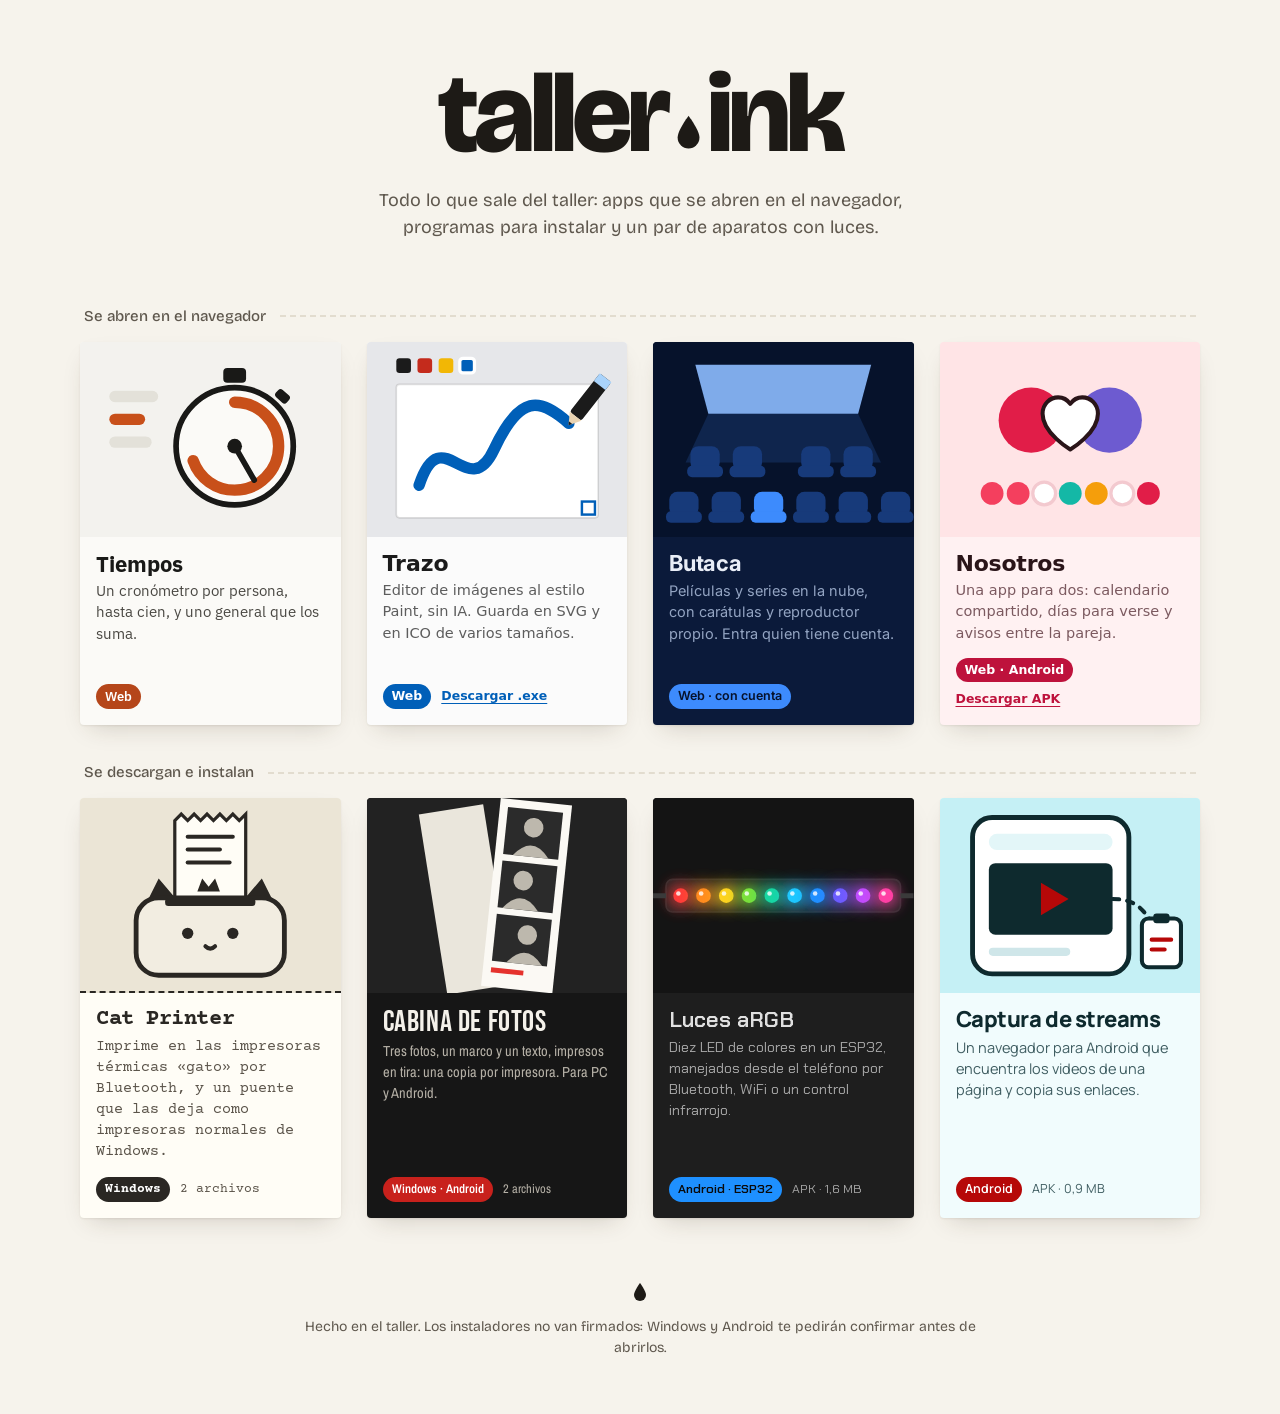
==== index.html @ d0d0cf4d "Favicon como archivo (Google no lee data:) y subdominios en el sitemap Co-Authored-By: Claude Opus 5" ====
<!doctype html>
<html lang="es">
<head>
<meta charset="utf-8">
<meta name="viewport" content="width=device-width, initial-scale=1">
<title>Taller</title>
<meta name="description" content="Todo lo que sale del taller: apps web, programas para Windows y Android, y aparatos con luces.">
<meta name="theme-color" content="#f6f3ec">
<link rel="canonical" href="https://taller.ink/">
<meta property="og:type" content="website">
<meta property="og:site_name" content="Taller">
<meta property="og:title" content="Taller">
<meta property="og:description" content="Todo lo que sale del taller: apps web, programas para Windows y Android, y aparatos con luces.">
<meta property="og:url" content="https://taller.ink/">
<meta property="og:image" content="https://taller.ink/og.png">
<meta name="twitter:card" content="summary_large_image">
<script type="application/ld+json">{"@context":"https://schema.org","@type":"WebSite","name":"Taller","alternateName":"taller.ink","url":"https://taller.ink/"}</script>
<link rel="icon" href="/favicon.ico" sizes="48x48">
<link rel="icon" href="/favicon.svg" type="image/svg+xml">
<link rel="apple-touch-icon" href="/apple-touch-icon.png">
<link rel="preconnect" href="https://fonts.googleapis.com">
<link rel="preconnect" href="https://fonts.gstatic.com" crossorigin>
<link rel="stylesheet" href="https://fonts.googleapis.com/css2?family=Bricolage+Grotesque:opsz,wght@12..96,400;12..96,500;12..96,600;12..96,800&family=IBM+Plex+Sans:wght@400;600&family=Inter:wght@400;600;700&family=Space+Mono:wght@400;700&family=VT323&family=JetBrains+Mono:wght@400;700&family=Courier+Prime:wght@400;700&family=Bebas+Neue&family=Archivo+Narrow:wght@400;600&family=Chakra+Petch:wght@400;600&family=Manrope:wght@400;700;800&display=swap">
<link rel="stylesheet" href="estilos.css">
</head>
<body>

<header class="top">
  <h1 class="marca" aria-label="taller.ink">
    <span>taller</span><svg class="gota" viewBox="0 0 32 40" aria-hidden="true"><path d="M16 2S4 18 4 26a12 12 0 0 0 24 0C28 18 16 2 16 2z"/></svg><span>ink</span>
  </h1>
  <p class="bajada">Todo lo que sale del taller: apps que se abren en el navegador, programas para instalar y un par de aparatos con luces.</p>
</header>

<main>
  <h2 class="grupo"><span>Se abren en el navegador</span></h2>
  <ul class="grilla web" role="list">

    <!-- Tiempos -->
    <li class="card t-tiempos">
      <div class="art" aria-hidden="true">
        <svg viewBox="0 0 160 120">
          <g class="fila"><rect x="18" y="30" width="30" height="7" rx="3.5" fill="#e3e1d9"/><rect x="18" y="44" width="22" height="7" rx="3.5" fill="#c8501a"/><rect x="18" y="58" width="26" height="7" rx="3.5" fill="#e3e1d9"/></g>
          <rect x="88" y="16" width="14" height="9" rx="2.5" fill="#191917"/>
          <rect x="120" y="30" width="9" height="6" rx="2" fill="#191917" transform="rotate(42 124 33)"/>
          <circle cx="95" cy="64" r="36" fill="#fbfaf7" stroke="#191917" stroke-width="3.5"/>
          <circle class="arco" cx="95" cy="64" r="27" fill="none" stroke="#c8501a" stroke-width="7" stroke-linecap="round" stroke-dasharray="118 170" transform="rotate(-90 95 64)"/>
          <g class="aguja"><line x1="95" y1="64" x2="95" y2="40" stroke="#191917" stroke-width="3.5" stroke-linecap="round"/></g>
          <circle cx="95" cy="64" r="4.5" fill="#191917"/>
        </svg>
      </div>
      <div class="cuerpo">
        <h3><a href="https://tiempos.taller.ink">Tiempos</a></h3>
        <p>Un cronómetro por persona, hasta cien, y uno general que los suma.</p>
        <div class="pie"><span class="tag">Web</span></div>
      </div>
    </li>

    <!-- Trazo -->
    <li class="card t-trazo">
      <div class="art" aria-hidden="true">
        <svg viewBox="0 0 160 120">
          <g transform="translate(18 10)"><rect width="9" height="9" rx="2" fill="#1b1b1b"/><rect x="13" width="9" height="9" rx="2" fill="#c42b1c"/><rect x="26" width="9" height="9" rx="2" fill="#f2b705"/><rect x="39" width="9" height="9" rx="2" fill="#005fb8" stroke="#fff" stroke-width="2"/></g>
          <rect x="18" y="26" width="124" height="82" rx="2" fill="#fff" stroke="rgba(0,0,0,.12)"/>
          <path class="trazo" d="M32 88C46 46 62 100 78 66S106 34 124 50" fill="none" stroke="#005fb8" stroke-width="7" stroke-linecap="round" stroke-linejoin="round"/>
          <g transform="rotate(38 124 50)"><rect x="120" y="14" width="9" height="30" rx="1.5" fill="#1b1b1b"/><rect x="120" y="14" width="9" height="6" fill="#a9d3fb"/><path d="M120 44h9l-4.5 7z" fill="#e9d3b2"/><path d="M123.2 49h2.6l-1.3 2z" fill="#1b1b1b"/></g>
          <rect x="132" y="98" width="8" height="8" fill="#fff" stroke="#005fb8" stroke-width="1.5"/>
        </svg>
      </div>
      <div class="cuerpo">
        <h3><a href="https://trazo.taller.ink">Trazo</a></h3>
        <p>Editor de imágenes al estilo Paint, sin IA. Guarda en SVG y en ICO de varios tamaños.</p>
        <div class="pie"><span class="tag">Web</span><a class="extra" href="https://github.com/MiInfcl/trazo/releases/tag/v1.1.1">Descargar .exe</a></div>
      </div>
    </li>

    <!-- Butaca -->
    <li class="card t-butaca">
      <div class="art" aria-hidden="true">
        <svg viewBox="0 0 160 120">
          <path d="M26 14h108l-8 30H34z" fill="#8cbcff" opacity=".9"/>
          <path d="M34 44h92l14 30H20z" fill="#3d8bfd" opacity=".16"/>
          <defs><g id="asiento"><rect x="0" y="0" width="18" height="15" rx="5"/><rect x="-2" y="12" width="22" height="7" rx="3"/></g></defs>
          <g fill="#173a7a">
            <use href="#asiento" x="23" y="64"/><use href="#asiento" x="49" y="64"/><use href="#asiento" x="91" y="64"/><use href="#asiento" x="117" y="64"/>
            <use href="#asiento" x="10" y="92"/><use href="#asiento" x="36" y="92"/><use href="#asiento" x="88" y="92"/><use href="#asiento" x="114" y="92"/><use href="#asiento" x="140" y="92"/>
          </g>
          <use class="mia" href="#asiento" x="62" y="92" fill="#3d8bfd"/>
        </svg>
      </div>
      <div class="cuerpo">
        <h3><a href="https://butaca.taller.ink">Butaca</a></h3>
        <p>Películas y series en la nube, con carátulas y reproductor propio. Entra quien tiene cuenta.</p>
        <div class="pie"><span class="tag">Web · con cuenta</span></div>
      </div>
    </li>

    <!-- Nosotros -->
    <li class="card t-nosotros">
      <div class="art" aria-hidden="true">
        <svg viewBox="0 0 160 120">
          <circle cx="56" cy="48" r="20" fill="#e11d48"/>
          <circle cx="104" cy="48" r="20" fill="#6d5bd0"/>
          <path class="latido" d="M80 66s-17-10-17-22c0-6 4.6-10 9.6-10 3.2 0 5.7 1.6 7.4 4 1.7-2.4 4.2-4 7.4-4 5 0 9.6 4 9.6 10 0 12-17 22-17 22z" fill="#fff" stroke="#2a1519" stroke-width="2.5" stroke-linejoin="round"/>
          <g transform="translate(25 86)">
            <rect width="14" height="14" rx="7" fill="#f43f5e"/><rect x="16" width="14" height="14" rx="7" fill="#f43f5e"/>
            <rect x="32" width="14" height="14" rx="7" fill="#fff" stroke="#f3c9cf" stroke-width="2"/><rect x="48" width="14" height="14" rx="7" fill="#14b8a6"/>
            <rect x="64" width="14" height="14" rx="7" fill="#f59e0b"/><rect x="80" width="14" height="14" rx="7" fill="#fff" stroke="#f3c9cf" stroke-width="2"/>
            <rect x="96" width="14" height="14" rx="7" fill="#e11d48"/>
          </g>
        </svg>
      </div>
      <div class="cuerpo">
        <h3><a href="https://nosotros-app.xyz">Nosotros</a></h3>
        <p>Una app para dos: calendario compartido, días para verse y avisos entre la pareja.</p>
        <div class="pie"><span class="tag">Web · Android</span><a class="extra" href="https://github.com/MiInfcl/nosotros-android/releases/download/v5/Nosotros.apk">Descargar APK</a></div>
      </div>
    </li>
  </ul>

  <h2 class="grupo"><span>Se descargan e instalan</span></h2>
  <ul class="grilla" role="list">

    <!-- Cat Printer -->
    <li class="card t-gato descarga" data-archivos="CatPrinter.exe;El programa;Windows · 22 MB|CatPrinterPuente.exe;Puente a impresora de Windows;Windows · 26 MB">
      <div class="art" aria-hidden="true">
        <svg viewBox="0 0 160 120">
          <g class="papel"><path d="M58 70V14l4 -4 4 4 4-4 4 4 4-4 4 4 4-4 4 4 4-4 4 4 4-4v56z" fill="#fffdf6" stroke="#2a2723" stroke-width="2"/>
            <g stroke="#2a2723" stroke-width="2.5" stroke-linecap="round"><line x1="66" y1="24" x2="94" y2="24"/><line x1="66" y1="32" x2="86" y2="32"/><line x1="66" y1="40" x2="92" y2="40"/></g>
            <path d="M72 58l3-8 4 5 4-5 3 8z" fill="#2a2723"/></g>
          <path d="M40 66l8-16 12 14zM120 66l-8-16-12 14z" fill="#2a2723"/>
          <rect x="34" y="62" width="92" height="48" rx="14" fill="#f2ede1" stroke="#2a2723" stroke-width="3"/>
          <rect x="52" y="62" width="56" height="5" rx="2" fill="#2a2723"/>
          <circle cx="66" cy="84" r="3.5" fill="#2a2723"/><circle cx="94" cy="84" r="3.5" fill="#2a2723"/>
          <path d="M77 92q3 3 6 0" fill="none" stroke="#2a2723" stroke-width="2.5" stroke-linecap="round"/>
        </svg>
      </div>
      <div class="cuerpo">
        <h3><a href="descargas/CatPrinter.exe" download>Cat Printer</a></h3>
        <p>Imprime en las impresoras térmicas «gato» por Bluetooth, y un puente que las deja como impresoras normales de Windows.</p>
        <div class="pie"><span class="tag">Windows</span><span class="dom">2 archivos</span></div>
      </div>
    </li>

    <!-- Cabina de fotos -->
    <li class="card t-cabina descarga" data-archivos="CatPrinterCabina.exe;Para PC;Windows · 22 MB|CatPrinterCabina.apk;Para teléfono;Android · 2,1 MB">
      <div class="art" aria-hidden="true">
        <svg viewBox="0 0 160 120">
          <g transform="rotate(-9 62 60)"><rect x="40" y="6" width="40" height="112" fill="#eae6dc"/></g>
          <g class="tira">
            <rect x="76" y="2" width="44" height="116" fill="#fbf9f4"/>
            <g fill="#2b2b2b"><rect x="81" y="7" width="34" height="29"/><rect x="81" y="40" width="34" height="29"/><rect x="81" y="73" width="34" height="29"/></g>
            <g fill="#bdb8ad"><circle cx="98" cy="18" r="6"/><path d="M87 36q11-14 22 0z"/><circle cx="95" cy="51" r="6"/><path d="M84 69q11-14 22 0z"/><circle cx="101" cy="84" r="6"/><path d="M90 102q11-14 22 0z"/></g>
            <rect x="81" y="106" width="20" height="3" fill="#e5322d"/>
          </g>
        </svg>
      </div>
      <div class="cuerpo">
        <h3><a href="descargas/CatPrinterCabina.exe" download>Cabina de fotos</a></h3>
        <p>Tres fotos, un marco y un texto, impresos en tira: una copia por impresora. Para PC y Android.</p>
        <div class="pie"><span class="tag">Windows · Android</span><span class="dom">2 archivos</span></div>
      </div>
    </li>

    <!-- Luces aRGB -->
    <li class="card t-luces descarga" data-archivos="LucesARGB.apk;App de control;Android · 1,6 MB">
      <div class="art" aria-hidden="true">
        <svg viewBox="0 0 160 120">
          <defs><filter id="brillo" x="-1" y="-1" width="3" height="3"><feGaussianBlur stdDeviation="5"/></filter></defs>
          <rect x="8" y="50" width="144" height="20" rx="4" fill="#232323" stroke="#2f2f2f"/>
          <g class="leds"></g>
          <path d="M8 60H0M152 60h8" stroke="#3a3a3a" stroke-width="3"/>
        </svg>
      </div>
      <div class="cuerpo">
        <h3><a href="descargas/LucesARGB.apk" download>Luces aRGB</a></h3>
        <p>Diez LED de colores en un ESP32, manejados desde el teléfono por Bluetooth, WiFi o un control infrarrojo.</p>
        <div class="pie"><span class="tag">Android · ESP32</span><span class="dom">APK · 1,6 MB</span></div>
      </div>
    </li>

    <!-- Captura de streams -->
    <li class="card t-captura descarga" data-archivos="CapturaStreams.apk;La app;Android · 0,9 MB">
      <div class="art" aria-hidden="true">
        <svg viewBox="0 0 160 120">
          <rect x="20" y="12" width="96" height="96" rx="12" fill="#fff" stroke="#0e2a2e" stroke-width="3"/>
          <rect x="30" y="22" width="76" height="10" rx="5" fill="#e3f6f8"/>
          <rect x="30" y="40" width="76" height="44" rx="4" fill="#0e2a2e"/>
          <path d="M62 52v20l17-10z" fill="#b60808"/>
          <rect x="30" y="92" width="50" height="5" rx="2.5" fill="#cfe6e9"/>
          <path class="cadena" d="M106 62c14 0 18 6 24 14" fill="none" stroke="#0e2a2e" stroke-width="2.5" stroke-dasharray="4 5" stroke-linecap="round"/>
          <g transform="translate(124 74)"><rect width="24" height="30" rx="4" fill="#fff" stroke="#0e2a2e" stroke-width="2.5"/><rect x="7" y="-3" width="10" height="6" rx="2" fill="#0e2a2e"/><path d="M6 13h12M6 19h8" stroke="#b60808" stroke-width="2.5" stroke-linecap="round"/></g>
        </svg>
      </div>
      <div class="cuerpo">
        <h3><a href="descargas/CapturaStreams.apk" download>Captura de streams</a></h3>
        <p>Un navegador para Android que encuentra los videos de una página y copia sus enlaces.</p>
        <div class="pie"><span class="tag">Android</span><span class="dom">APK · 0,9 MB</span></div>
      </div>
    </li>
  </ul>
</main>

<footer class="pie-sitio">
  <svg class="gota" viewBox="0 0 32 40" aria-hidden="true"><path d="M16 2S4 18 4 26a12 12 0 0 0 24 0C28 18 16 2 16 2z"/></svg>
  <p>Hecho en el taller. Los instaladores no van firmados: Windows y Android te pedirán confirmar antes de abrirlos.</p>
</footer>

<dialog class="dialogo" id="dialogo" aria-labelledby="dialogo-titulo">
  <form method="dialog" class="dialogo-caja">
    <p class="dialogo-sobre">Elige qué descargar</p>
    <h2 id="dialogo-titulo"></h2>
    <ul class="archivos" role="list"></ul>
    <button class="cerrar" value="cerrar" aria-label="Cerrar"><svg viewBox="0 0 20 20" aria-hidden="true"><path d="M5 5l10 10M15 5L5 15"/></svg></button>
  </form>
</dialog>

<script>
// Descargas: la card abre un cuadro con su mismo tema para elegir el archivo
(function () {
  var dlg = document.getElementById('dialogo');
  if (!dlg || !dlg.showModal) return;
  var lista = dlg.querySelector('.archivos'), titulo = dlg.querySelector('h2');
  document.querySelectorAll('.card.descarga h3 a').forEach(function (a) {
    a.addEventListener('click', function (e) {
      e.preventDefault();
      var card = a.closest('.card');
      var tema = [].filter.call(card.classList, function (c) { return c.indexOf('t-') === 0; })[0];
      dlg.className = 'dialogo ' + tema;
      titulo.textContent = a.textContent;
      lista.innerHTML = '';
      card.dataset.archivos.split('|').forEach(function (fila) {
        var p = fila.split(';'), li = document.createElement('li'), l = document.createElement('a');
        l.href = 'descargas/' + p[0]; l.setAttribute('download', '');
        l.innerHTML = '<span class="nombre"></span><span class="que"></span><span class="peso"></span>' +
          '<svg viewBox="0 0 20 20" aria-hidden="true"><path d="M10 3v10M5 9l5 5 5-5M4 17h12"/></svg>';
        l.querySelector('.nombre').textContent = p[0];
        l.querySelector('.que').textContent = p[1];
        l.querySelector('.peso').textContent = p[2];
        l.addEventListener('click', function () { setTimeout(function () { dlg.close(); }, 150); });
        li.appendChild(l); lista.appendChild(li);
      });
      dlg.showModal();
    });
  });
  dlg.addEventListener('click', function (e) { if (e.target === dlg) dlg.close(); });
})();
// Luces: diez LED con su brillo
(function () {
  var g = document.querySelector('.t-luces .leds');
  if (!g) return;
  var cols = ['#ff3b3b','#ff8a1f','#ffd21f','#7be03a','#18d6a0','#1ec8ff','#1E90FF','#6a5cff','#c04dff','#ff3fa4'];
  var ns = 'http://www.w3.org/2000/svg', html = '';
  cols.forEach(function (c, i) {
    var x = 17 + i * 14;
    html += '<g class="led" style="--i:' + i + '"><circle cx="' + x + '" cy="60" r="7" fill="' + c + '" filter="url(#brillo)" opacity=".85"/>' +
            '<circle cx="' + x + '" cy="60" r="4.5" fill="' + c + '"/><circle cx="' + (x - 1.4) + '" cy="58.6" r="1.4" fill="#fff" opacity=".8"/></g>';
  });
  g.innerHTML = html;
})();
</script>
</body>
</html>
---- estilos.css ----
/* taller.ink · portada de proyectos */
:root {
  --papel: #f6f3ec;
  --tinta: #1d1a16;
  --tinta-2: #5f584e;
  --linea: #e2dccf;
  --sombra-1: 0 1px 2px rgba(60, 44, 24, .08), 0 10px 24px -10px rgba(60, 44, 24, .22);
  --sombra-2: 0 2px 4px rgba(60, 44, 24, .08), 0 22px 40px -14px rgba(60, 44, 24, .32);
}
* { box-sizing: border-box; }
html { -webkit-text-size-adjust: 100%; }
body {
  margin: 0;
  background: var(--papel);
  color: var(--tinta);
  font: 16px/1.5 "Bricolage Grotesque", system-ui, sans-serif;
}
a { color: inherit; }

/* Cabecera */
.top { max-width: 760px; margin: 0 auto; padding: 64px 20px 28px; text-align: center; }
.marca {
  margin: 0;
  font-family: "Bricolage Grotesque", system-ui, sans-serif;
  font-weight: 800;
  font-size: clamp(56px, 13vw, 112px);
  letter-spacing: -0.045em;
  line-height: .9;
  display: inline-flex;
  align-items: baseline;
}
.marca .gota { width: .26em; height: .34em; margin: 0 .04em 0 .06em; fill: var(--tinta); transform-origin: 50% 100%; animation: gota 4.5s ease-in-out infinite; }
@keyframes gota { 0%, 86%, 100% { transform: translateY(0) scaleY(1); } 90% { transform: translateY(.04em) scaleY(.86); } 94% { transform: translateY(-.05em) scaleY(1.08); } }
.bajada { margin: 22px auto 0; max-width: 34em; color: var(--tinta-2); font-size: 18px; }

main { max-width: 1160px; margin: 0 auto; padding: 0 20px 40px; }

.grupo {
  display: flex; align-items: center; gap: 14px;
  margin: 40px 4px 18px;
  font: 500 15px/1 "Bricolage Grotesque", sans-serif;
  color: var(--tinta-2);
}
.grupo::after { content: ""; flex: 1; border-top: 2px dashed var(--linea); }

.grilla {
  list-style: none; margin: 0; padding: 0;
  display: grid;
  grid-template-columns: repeat(auto-fill, minmax(250px, 1fr));
  gap: 26px;
}

/* Card base: cada tema rellena estas variables */
.card {
  --fondo: #fff; --arte: #eee; --texto: #111; --suave: #555; --acento: #333;
  --letra: "Bricolage Grotesque", sans-serif; --titulo: var(--letra); --radio: 4px;
  position: relative;
  display: flex; flex-direction: column;
  background: var(--fondo);
  color: var(--texto);
  border-radius: var(--radio);
  box-shadow: var(--sombra-1);
  overflow: hidden;
  font-family: var(--letra);
  transition: transform .22s cubic-bezier(.3, 1.6, .5, 1), box-shadow .22s;
}
.card:nth-child(odd):hover, .card:nth-child(odd):focus-within { transform: translateY(-6px) rotate(-1.2deg); }
.card:nth-child(even):hover, .card:nth-child(even):focus-within { transform: translateY(-6px) rotate(1.2deg); }
.card:hover, .card:focus-within { box-shadow: var(--sombra-2); }
.card:nth-child(n):not(:has(h3 a)):hover, .card:nth-child(n):not(:has(h3 a)):focus-within { transform: none; box-shadow: var(--sombra-1); }
.card:has(h3 a):active { transform: translateY(1px); box-shadow: var(--sombra-1); transition-duration: .06s; }

.art { position: relative; aspect-ratio: 4 / 3; background: var(--arte); overflow: hidden; }
.art svg { position: absolute; inset: 0; width: 100%; height: 100%; display: block; }

.cuerpo { padding: 14px 16px 16px; display: flex; flex-direction: column; flex: 1; }
.card h3 { margin: 0 0 4px; font-family: var(--titulo); font-size: 22px; line-height: 1.15; }
.card h3 a { text-decoration: none; }
.card h3 a::after { content: ""; position: absolute; inset: 0; z-index: 1; border-radius: inherit; }
.card h3 a:focus-visible { outline: none; }
.card:focus-within { outline: 3px solid var(--acento); outline-offset: 4px; }
.card p { margin: 0 0 14px; color: var(--suave); font-size: 14.5px; line-height: 1.45; }
.pie { margin-top: auto; display: flex; flex-wrap: wrap; align-items: center; gap: 8px 10px; font-size: 12.5px; }
.tag { padding: 3px 9px; border-radius: 999px; background: var(--acento); color: var(--sobre-acento, #fff); font-weight: 600; white-space: nowrap; }
.dom { color: var(--suave); }
.extra { position: relative; z-index: 2; font-weight: 600; color: var(--acento); text-underline-offset: 3px; }
.extra:hover { text-decoration-thickness: 2px; }

/* ---------- Temas ---------- */

/* Tiempos: papel cálido, IBM Plex, naranja "corriendo" */
.t-tiempos { --fondo: #fbfaf7; --arte: #f3f2ee; --texto: #191917; --suave: #4a4843; --acento: #b5461a; --letra: "IBM Plex Sans", sans-serif; }
.t-tiempos .aguja { transform-origin: 95px 64px; transform-box: view-box; transform: rotate(150deg); transition: transform 1.2s cubic-bezier(.2, .8, .2, 1); }
.t-tiempos:hover .aguja { transform: rotate(510deg); }

/* Trazo: la ventana de Paint, azul de Windows */
.t-trazo { --fondo: #fbfbfb; --arte: #e6e7ea; --texto: #1b1b1b; --suave: #5d5d5d; --acento: #005fb8; --letra: "Segoe UI Variable Text", "Segoe UI", "Noto Sans", system-ui, sans-serif; }
.t-trazo h3 { font-weight: 600; }
.t-trazo .trazo { stroke-dasharray: 160; stroke-dashoffset: 0; }
.t-trazo:hover .trazo { animation: dibujar 1s ease-out; }
@keyframes dibujar { from { stroke-dashoffset: 160; } }

/* Butaca: azul noche de sala, Inter */
.t-butaca { --fondo: #0b1a3a; --arte: #06122b; --texto: #e9eef7; --suave: #93a4c2; --acento: #3d8bfd; --sobre-acento: #06122b; --letra: "Inter", sans-serif; }
.t-butaca h3 { font-weight: 700; letter-spacing: -.01em; }
.t-butaca .mia { transition: fill .3s; }
.t-butaca:hover .mia { fill: #8cbcff; }

/* Cat Printer: papel térmico y máquina de escribir */
.t-gato { --fondo: #fffdf6; --arte: #ebe5d6; --texto: #2a2723; --suave: #5b544a; --acento: #2a2723; --letra: "Courier Prime", monospace; }
.t-gato h3 { font-weight: 700; letter-spacing: -.02em; }
.t-gato .art { border-bottom: 2px dashed #2a2723; }
.t-gato .papel { transition: transform .5s cubic-bezier(.3, 1.4, .5, 1); }
.t-gato:hover .papel { transform: translateY(-8px); }

/* Cabina de fotos: tira impresa, negro y rojo */
.t-cabina { --fondo: #161616; --arte: #222; --texto: #f4f1ea; --suave: #b5b0a6; --acento: #c8211c; --titulo: "Bebas Neue", sans-serif; --letra: "Archivo Narrow", sans-serif; }
.t-cabina .extra { color: #ff6b5e; }
.t-cabina h3 { font-size: 30px; font-weight: 400; letter-spacing: .02em; line-height: 1; }
.t-cabina .tira { transform-box: view-box; transform-origin: 98px 60px; transform: rotate(6deg); transition: transform .35s; }
.t-cabina:hover .tira { transform: rotate(1deg) translateY(-3px); }

/* Luces aRGB: placa oscura, Chakra Petch */
.t-luces { --fondo: #1e1e1e; --arte: #141414; --texto: #e0e0e0; --suave: #a7a7a7; --acento: #1E90FF; --sobre-acento: #0a0a0a; --letra: "Chakra Petch", sans-serif; }
.t-luces h3 { font-weight: 600; }
.t-luces:hover .led { animation: ronda 1.1s ease-in-out infinite; animation-delay: calc(var(--i) * .08s); }
@keyframes ronda { 0%, 100% { opacity: 1; } 50% { opacity: .25; } }

/* Captura de streams: celeste y rojo de grabación, Manrope */
.t-captura { --fondo: #f1fcfd; --arte: #c5f0f5; --texto: #0e2a2e; --suave: #3f5d61; --acento: #b60808; --letra: "Manrope", sans-serif; }
.t-captura h3 { font-weight: 800; letter-spacing: -.02em; }
.t-captura:hover .cadena { animation: correr .8s linear infinite; }
@keyframes correr { to { stroke-dashoffset: -18; } }

/* Nosotros: rosa de la app, letra del sistema */
.t-nosotros { --fondo: #fff1f2; --arte: #ffe4e6; --texto: #2a1519; --suave: #7c5a60; --acento: #be123c; --sobre-acento: #fff; --letra: system-ui, -apple-system, "Segoe UI", Roboto, sans-serif; }
.t-nosotros h3 { font-weight: 800; letter-spacing: -.01em; }
.t-nosotros .latido { transform-box: fill-box; transform-origin: center; }
.t-nosotros:hover .latido { animation: latido .9s ease-in-out infinite; }
@keyframes latido { 0%, 100% { transform: scale(1); } 20% { transform: scale(1.18); } 40% { transform: scale(1); } 60% { transform: scale(1.1); } }

/* Cuadro de descarga: toma el tema de la card que lo abre */
:where(.dialogo) { --fondo: #fff; --arte: #eee; --texto: #111; --suave: #555; --acento: #333; --letra: "Bricolage Grotesque", sans-serif;  --titulo: var(--letra); --radio: 4px; }
.dialogo {
  width: min(380px, calc(100vw - 32px)); padding: 0; border: 0;
  background: var(--fondo); color: var(--texto); font-family: var(--letra);
  border-radius: var(--radio); box-shadow: var(--sombra-2);
}
.dialogo[open] { animation: aparecer .24s cubic-bezier(.3, 1.4, .5, 1); }
.dialogo::backdrop { background: rgba(29, 26, 22, .38); }
@keyframes aparecer { from { opacity: 0; transform: translateY(12px) scale(.96); } }
.dialogo-caja { position: relative; padding: 20px 20px 18px; }
.dialogo-sobre { margin: 0; font-size: 13px; color: var(--suave); }
.dialogo h2 { margin: 2px 40px 14px 0; font-family: var(--titulo); font-size: 26px; line-height: 1.1; }
.archivos { list-style: none; margin: 0; padding: 0; display: grid; gap: 8px; }
.archivos a {
  display: grid; grid-template-columns: 1fr auto; align-items: center; gap: 2px 12px;
  padding: 11px 14px; border-radius: min(var(--radio), 12px);
  background: var(--arte); color: var(--texto); text-decoration: none;
  transition: transform .15s;
}
.archivos a:hover, .archivos a:focus-visible { transform: translateX(3px); outline: 2px solid var(--acento); outline-offset: 0; }
.archivos .nombre { font-weight: 700; font-size: 15px; overflow-wrap: anywhere; }
.archivos .que { grid-column: 1; font-size: 13px; color: var(--suave); }
.archivos .peso { grid-column: 1; font-size: 12px; color: var(--suave); }
.archivos svg { grid-column: 2; grid-row: 1 / span 3; width: 22px; height: 22px; fill: none; stroke: var(--acento); stroke-width: 2.2; stroke-linecap: round; stroke-linejoin: round; }
.cerrar { position: absolute; top: 14px; right: 14px; width: 34px; height: 34px; display: grid; place-items: center; border: 0; border-radius: 50%; background: transparent; color: var(--texto); cursor: pointer; }
.cerrar:hover, .cerrar:focus-visible { background: var(--arte); outline: none; }
.cerrar svg { width: 18px; height: 18px; fill: none; stroke: currentColor; stroke-width: 2.2; stroke-linecap: round; }
.dialogo.t-cabina h2 { font-size: 34px; font-weight: 400; }
.dialogo.t-cabina .archivos svg, .dialogo.t-cabina .archivos a:hover { stroke: #ff6b5e; outline-color: #ff6b5e; }
.dialogo.t-luces .archivos svg { stroke: #4aa8ff; }

/* Pie */
.pie-sitio { max-width: 760px; margin: 0 auto; padding: 24px 20px 56px; text-align: center; color: var(--tinta-2); font-size: 14px; }
.pie-sitio .gota { width: 16px; height: 20px; fill: var(--tinta); }
.pie-sitio p { margin: 8px 0 0; }

/* Celular: dos columnas compactas */
@media (max-width: 600px) {
  .top { padding: 44px 16px 12px; }
  .bajada { font-size: 15.5px; }
  main { padding: 0 14px 28px; }
  .grupo { margin: 30px 2px 14px; font-size: 14px; }
  .grilla, .grilla.web { grid-template-columns: 1fr 1fr; gap: 14px; }
  .grilla > li:last-child:nth-child(odd) { grid-column: 1 / -1; }
  .grilla > li:last-child:nth-child(odd) .art { aspect-ratio: 2 / 1; }
  .card { border-radius: min(var(--radio), 12px); }
  .cuerpo { padding: 10px 11px 12px; }
  .card h3 { font-size: 17px; }
  .t-cabina h3 { color: #fff; }
  .card p { font-size: 12.5px; line-height: 1.4; margin-bottom: 10px; }
  .pie { font-size: 11px; gap: 6px; }
  .tag { padding: 2px 7px; white-space: normal; }
  .dom { display: none; }
}

@media (prefers-reduced-motion: reduce) {
  *, *::before, *::after { animation: none !important; transition: none !important; }
}
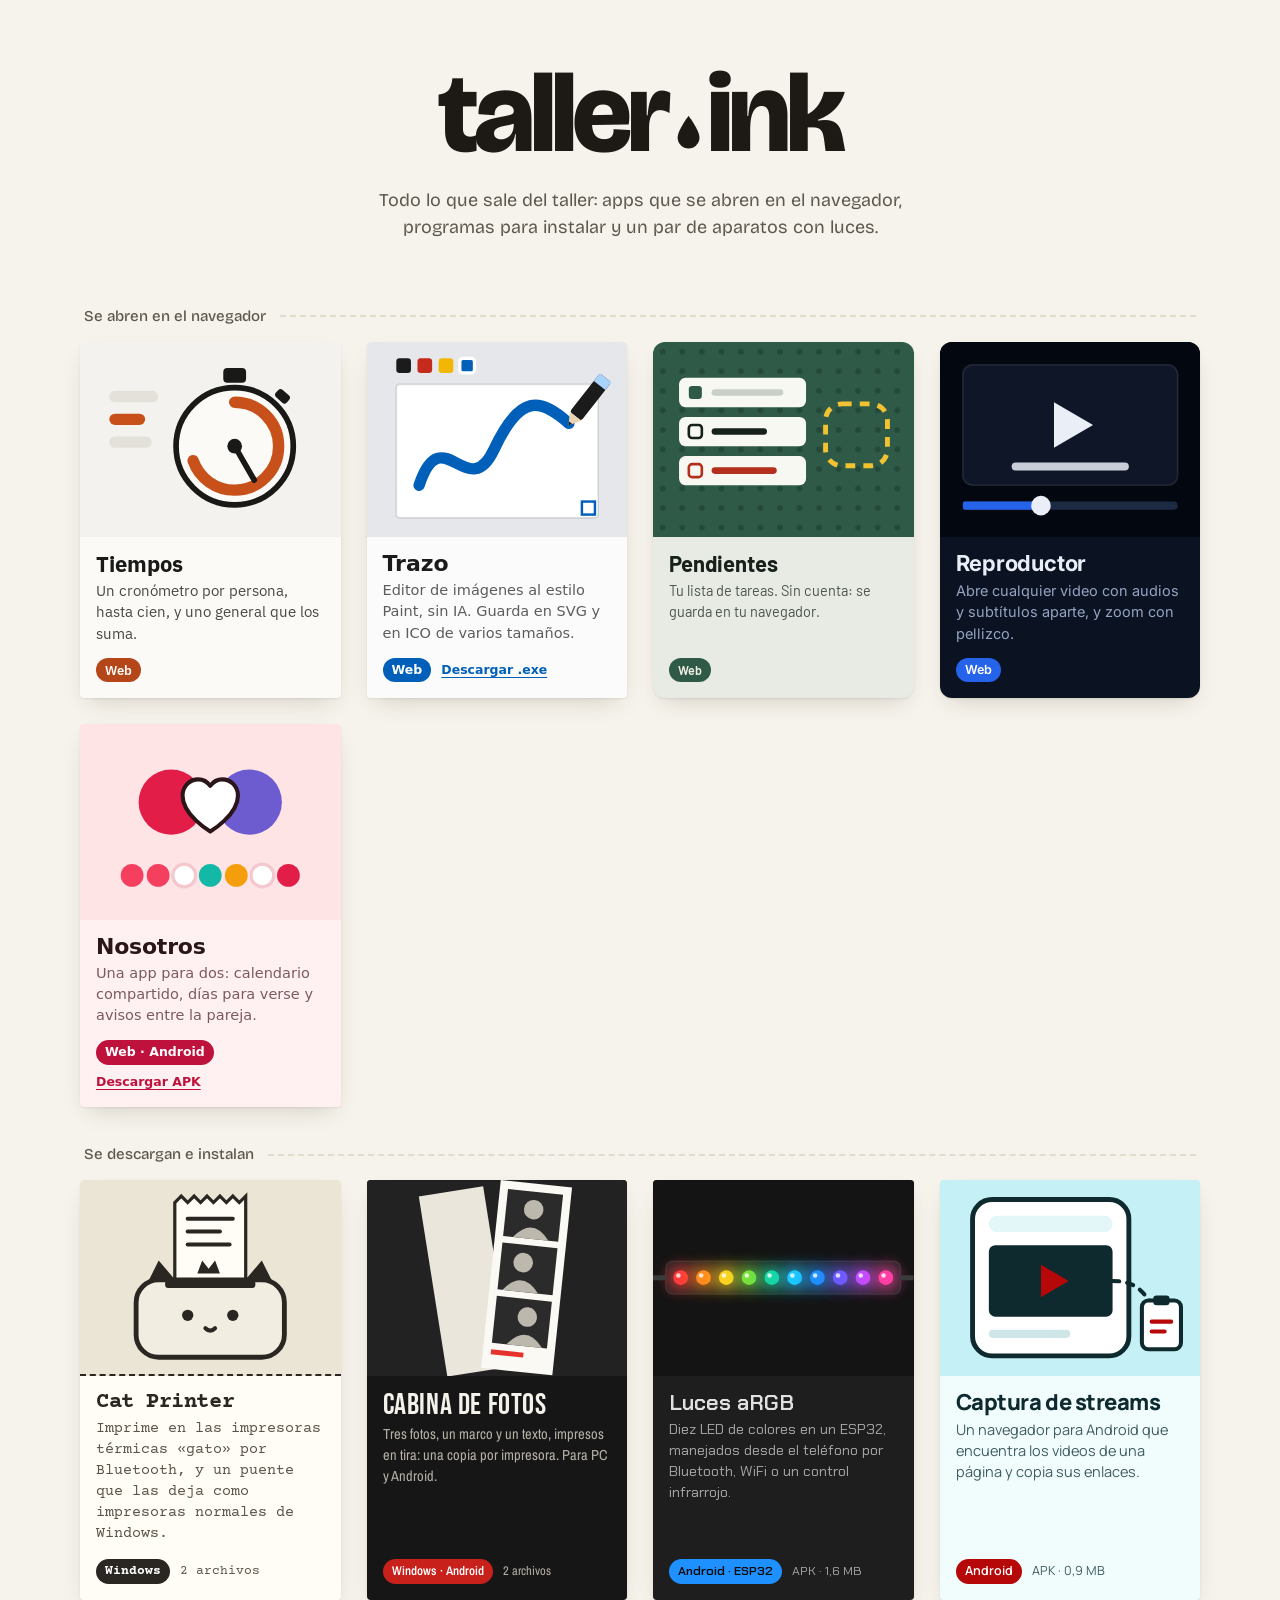
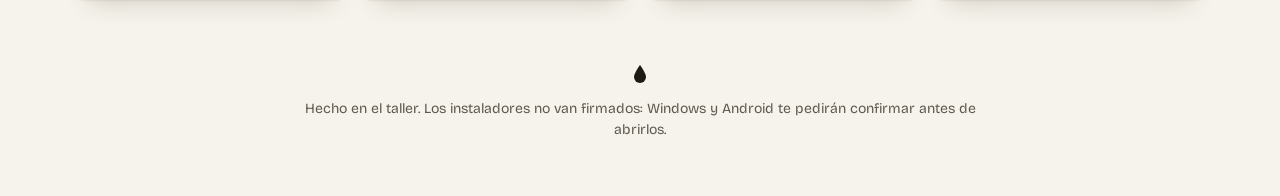
==== commit 6037d781: "Cards: quitar Butaca, sumar Pendientes y Reproductor Co-Authored-By: Claude Opus 5.5 <noreply@anthro" ====
--- a/index.html
+++ b/index.html
@@ -20,7 +20,7 @@
 <link rel="apple-touch-icon" href="/apple-touch-icon.png">
 <link rel="preconnect" href="https://fonts.googleapis.com">
 <link rel="preconnect" href="https://fonts.gstatic.com" crossorigin>
-<link rel="stylesheet" href="https://fonts.googleapis.com/css2?family=Bricolage+Grotesque:opsz,wght@12..96,400;12..96,500;12..96,600;12..96,800&family=IBM+Plex+Sans:wght@400;600&family=Inter:wght@400;600;700&family=Space+Mono:wght@400;700&family=VT323&family=JetBrains+Mono:wght@400;700&family=Courier+Prime:wght@400;700&family=Bebas+Neue&family=Archivo+Narrow:wght@400;600&family=Chakra+Petch:wght@400;600&family=Manrope:wght@400;700;800&display=swap">
+<link rel="stylesheet" href="https://fonts.googleapis.com/css2?family=Bricolage+Grotesque:opsz,wght@12..96,400;12..96,500;12..96,600;12..96,800&family=IBM+Plex+Sans:wght@400;600&family=Inter:wght@400;600;700&family=Space+Mono:wght@400;700&family=VT323&family=JetBrains+Mono:wght@400;700&family=Courier+Prime:wght@400;700&family=Bebas+Neue&family=Barlow:wght@400;700&family=Archivo+Narrow:wght@400;600&family=Chakra+Petch:wght@400;600&family=Manrope:wght@400;700;800&display=swap">
 <link rel="stylesheet" href="estilos.css">
 </head>
 <body>
@@ -74,24 +74,45 @@
       </div>
     </li>
 
-    <!-- Butaca -->
-    <li class="card t-butaca">
-      <div class="art" aria-hidden="true">
-        <svg viewBox="0 0 160 120">
-          <path d="M26 14h108l-8 30H34z" fill="#8cbcff" opacity=".9"/>
-          <path d="M34 44h92l14 30H20z" fill="#3d8bfd" opacity=".16"/>
-          <defs><g id="asiento"><rect x="0" y="0" width="18" height="15" rx="5"/><rect x="-2" y="12" width="22" height="7" rx="3"/></g></defs>
-          <g fill="#173a7a">
-            <use href="#asiento" x="23" y="64"/><use href="#asiento" x="49" y="64"/><use href="#asiento" x="91" y="64"/><use href="#asiento" x="117" y="64"/>
-            <use href="#asiento" x="10" y="92"/><use href="#asiento" x="36" y="92"/><use href="#asiento" x="88" y="92"/><use href="#asiento" x="114" y="92"/><use href="#asiento" x="140" y="92"/>
+    <!-- Pendientes -->
+    <li class="card t-pendientes">
+      <div class="art" aria-hidden="true">
+        <svg viewBox="0 0 160 120">
+          <defs><pattern id="perforado" width="12" height="12" patternUnits="userSpaceOnUse"><circle cx="6" cy="6" r="1.8" fill="#24483a"/></pattern></defs>
+          <rect width="160" height="120" fill="url(#perforado)"/>
+          <g class="filas">
+            <rect x="16" y="22" width="78" height="18" rx="4" fill="#f8f8f3"/><rect x="22" y="27" width="8" height="8" rx="2" fill="#2f5a48"/><rect x="36" y="29" width="44" height="4" rx="2" fill="#c9d0c6"/>
+            <rect x="16" y="46" width="78" height="18" rx="4" fill="#f8f8f3"/><rect x="22" y="51" width="8" height="8" rx="2" fill="none" stroke="#17201b" stroke-width="1.6"/><rect x="36" y="53" width="34" height="4" rx="2" fill="#17201b"/>
+            <rect x="16" y="70" width="78" height="18" rx="4" fill="#f8f8f3"/><rect x="22" y="75" width="8" height="8" rx="2" fill="none" stroke="#b3301c" stroke-width="1.6"/><rect x="36" y="77" width="40" height="4" rx="2" fill="#b3301c"/>
           </g>
-          <use class="mia" href="#asiento" x="62" y="92" fill="#3d8bfd"/>
-        </svg>
-      </div>
-      <div class="cuerpo">
-        <h3><a href="https://butaca.taller.ink">Butaca</a></h3>
-        <p>Películas y series en la nube, con carátulas y reproductor propio. Entra quien tiene cuenta.</p>
-        <div class="pie"><span class="tag">Web · con cuenta</span></div>
+          <rect class="ranura" x="106" y="38" width="38" height="38" rx="10" fill="none" stroke="#f2c230" stroke-width="3" stroke-dasharray="6 5"/>
+          <rect class="relleno" x="106" y="38" width="38" height="38" rx="10" fill="#f2c230"/>
+          <path class="check" d="M115 58l6.5 6.5L135 51" fill="none" stroke="#17201b" stroke-width="4.5" stroke-linecap="round" stroke-linejoin="round" pathLength="1"/>
+        </svg>
+      </div>
+      <div class="cuerpo">
+        <h3><a href="https://pendientes.taller.ink">Pendientes</a></h3>
+        <p>Tu lista de tareas. Sin cuenta: se guarda en tu navegador.</p>
+        <div class="pie"><span class="tag">Web</span></div>
+      </div>
+    </li>
+
+    <!-- Reproductor -->
+    <li class="card t-reproductor">
+      <div class="art" aria-hidden="true">
+        <svg viewBox="0 0 160 120">
+          <rect x="14" y="14" width="132" height="74" rx="6" fill="#0e1628" stroke="rgba(255,255,255,.1)"/>
+          <path d="M70 37v28l24-14z" fill="#e9eef7"/>
+          <rect x="44" y="74" width="72" height="5" rx="2.5" fill="#e9eef7" opacity=".85"/>
+          <rect x="14" y="98" width="132" height="5" rx="2.5" fill="#1d2a44"/>
+          <rect class="avance" x="14" y="98" width="132" height="5" rx="2.5" fill="#2563eb"/>
+          <circle class="cabezal" cx="62" cy="100.5" r="6" fill="#e9eef7"/>
+        </svg>
+      </div>
+      <div class="cuerpo">
+        <h3><a href="https://butaca.taller.ink/reproductor.html">Reproductor</a></h3>
+        <p>Abre cualquier video con audios y subtítulos aparte, y zoom con pellizco.</p>
+        <div class="pie"><span class="tag">Web</span></div>
       </div>
     </li>
 
--- a/estilos.css
+++ b/estilos.css
@@ -100,11 +100,21 @@
 .t-trazo:hover .trazo { animation: dibujar 1s ease-out; }
 @keyframes dibujar { from { stroke-dashoffset: 160; } }
 
-/* Butaca: azul noche de sala, Inter */
-.t-butaca { --fondo: #0b1a3a; --arte: #06122b; --texto: #e9eef7; --suave: #93a4c2; --acento: #3d8bfd; --sobre-acento: #06122b; --letra: "Inter", sans-serif; }
-.t-butaca h3 { font-weight: 700; letter-spacing: -.01em; }
-.t-butaca .mia { transition: fill .3s; }
-.t-butaca:hover .mia { fill: #8cbcff; }
+/* Pendientes: tablero perforado verde y amarillo de seguridad, Barlow */
+.t-pendientes { --fondo: #e7ebe4; --arte: #2f5a48; --texto: #17201b; --suave: #4b544d; --acento: #2f5a48; --sobre-acento: #f1efe4; --letra: "Barlow", sans-serif; --radio: 12px; }
+.t-pendientes h3 { font-weight: 700; }
+.t-pendientes .relleno { transform-box: fill-box; transform-origin: center; transform: scale(.4); opacity: 0; transition: transform .35s cubic-bezier(.3, 1.5, .5, 1), opacity .2s; }
+.t-pendientes .check { stroke-dasharray: 1; stroke-dashoffset: 1; transition: stroke-dashoffset .3s ease-out .2s; }
+.t-pendientes:hover .relleno { transform: scale(1); opacity: 1; }
+.t-pendientes:hover .check { stroke-dashoffset: 0; }
+
+/* Reproductor: la pantalla oscura de Butaca, azul de reproducción, Inter */
+.t-reproductor { --fondo: #0b1222; --arte: #03070f; --texto: #e9eef7; --suave: #93a4c2; --acento: #2563eb; --sobre-acento: #fff; --letra: "Inter", sans-serif; --radio: 12px; }
+.t-reproductor h3 { font-weight: 700; letter-spacing: -.01em; }
+.t-reproductor .avance { transform-box: view-box; transform-origin: 14px 0; transform: scaleX(.364); transition: transform 1.4s cubic-bezier(.2, .8, .2, 1); }
+.t-reproductor .cabezal { transition: transform 1.4s cubic-bezier(.2, .8, .2, 1); }
+.t-reproductor:hover .avance { transform: scaleX(.85); }
+.t-reproductor:hover .cabezal { transform: translateX(64px); }
 
 /* Cat Printer: papel térmico y máquina de escribir */
 .t-gato { --fondo: #fffdf6; --arte: #ebe5d6; --texto: #2a2723; --suave: #5b544a; --acento: #2a2723; --letra: "Courier Prime", monospace; }
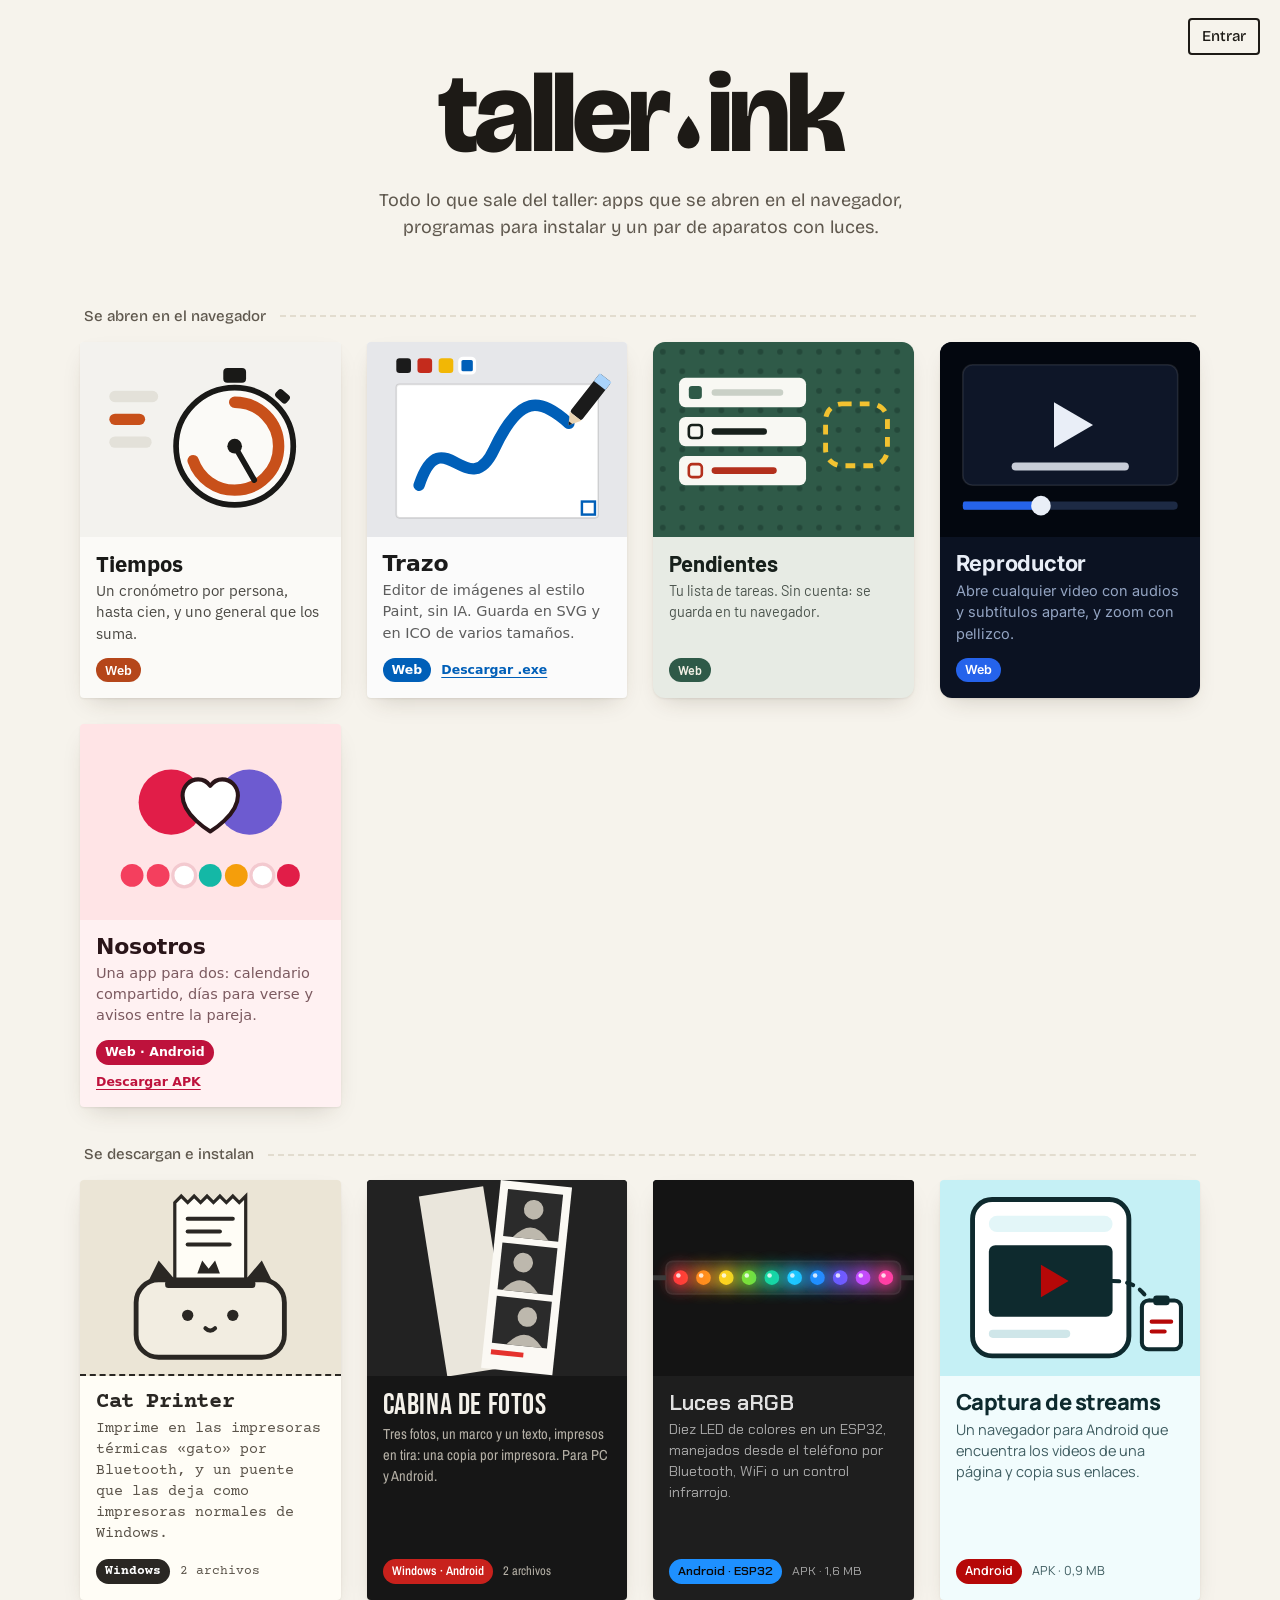
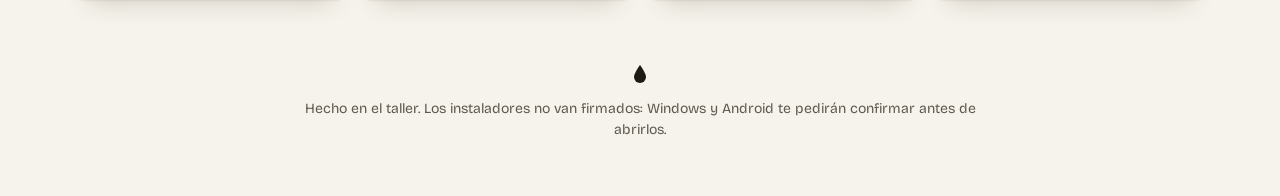
==== commit 5c896c3b: "Cuenta común: página /cuenta/, enlace Entrar y página intermedia de Firebase Co-Authored-By: Claude " ====
--- a/index.html
+++ b/index.html
@@ -26,6 +26,7 @@
 <body>
 
 <header class="top">
+  <a class="entrar" href="/cuenta/">Entrar</a>
   <h1 class="marca" aria-label="taller.ink">
     <span>taller</span><svg class="gota" viewBox="0 0 32 40" aria-hidden="true"><path d="M16 2S4 18 4 26a12 12 0 0 0 24 0C28 18 16 2 16 2z"/></svg><span>ink</span>
   </h1>
--- a/estilos.css
+++ b/estilos.css
@@ -18,6 +18,14 @@
 a { color: inherit; }
 
 /* Cabecera */
+.entrar {
+  position: absolute; top: 18px; right: 20px;
+  padding: 7px 14px; border-radius: 4px;
+  font-weight: 500; font-size: 15px; text-decoration: none;
+  box-shadow: inset 0 0 0 2px var(--tinta);
+  transition: background .2s, color .2s;
+}
+.entrar:hover, .entrar:focus-visible { background: var(--tinta); color: var(--papel); outline: none; }
 .top { max-width: 760px; margin: 0 auto; padding: 64px 20px 28px; text-align: center; }
 .marca {
   margin: 0;
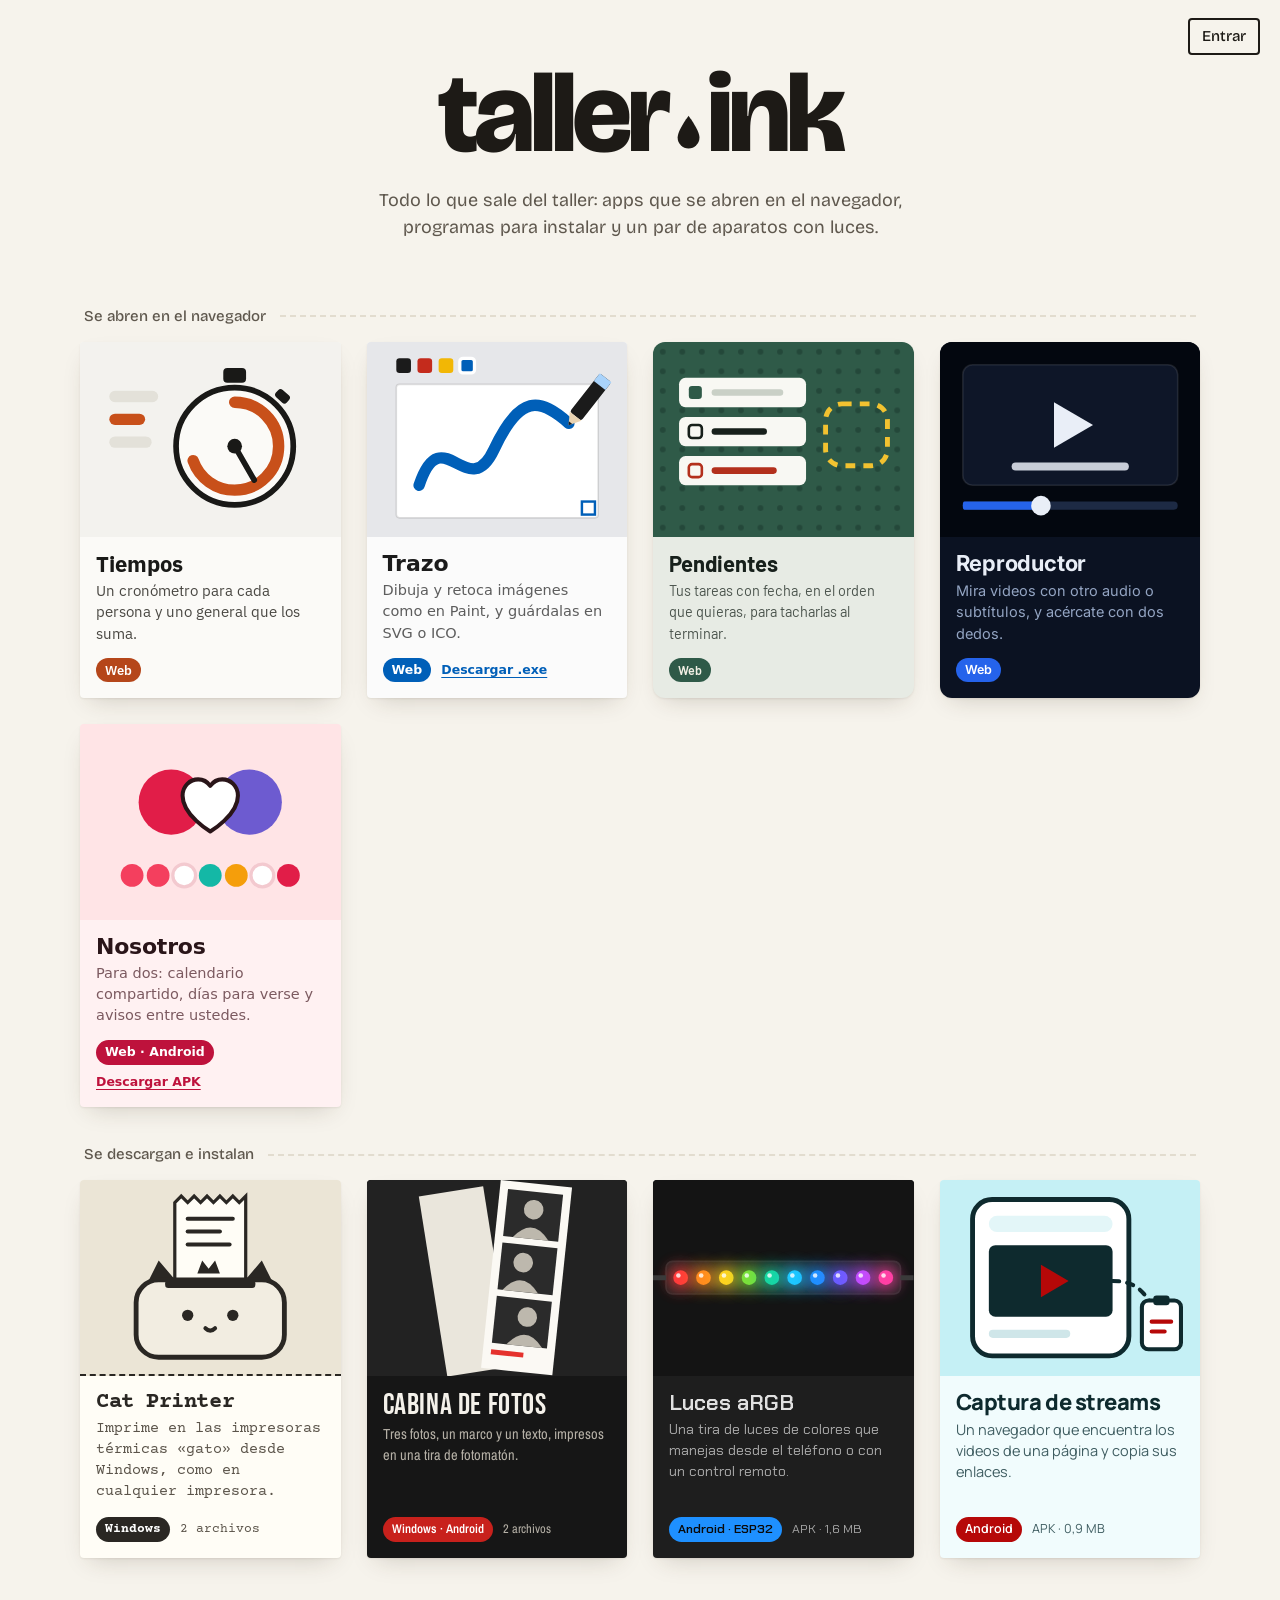
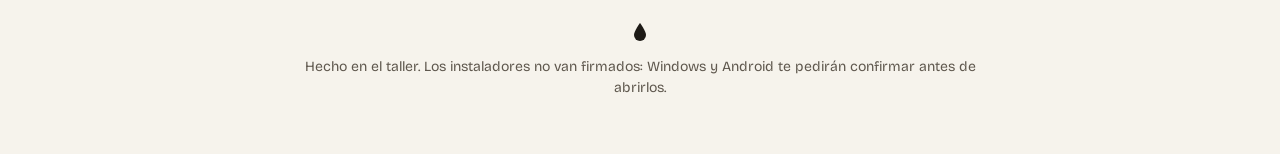
==== commit 92098a7e: "Cards: textos más cortos y parejos, sin detalles técnicos Co-Authored-By: Claude Opus 5.5 <noreply@a" ====
--- a/index.html
+++ b/index.html
@@ -52,7 +52,7 @@
       </div>
       <div class="cuerpo">
         <h3><a href="https://tiempos.taller.ink">Tiempos</a></h3>
-        <p>Un cronómetro por persona, hasta cien, y uno general que los suma.</p>
+        <p>Un cronómetro para cada persona y uno general que los suma.</p>
         <div class="pie"><span class="tag">Web</span></div>
       </div>
     </li>
@@ -70,7 +70,7 @@
       </div>
       <div class="cuerpo">
         <h3><a href="https://trazo.taller.ink">Trazo</a></h3>
-        <p>Editor de imágenes al estilo Paint, sin IA. Guarda en SVG y en ICO de varios tamaños.</p>
+        <p>Dibuja y retoca imágenes como en Paint, y guárdalas en SVG o ICO.</p>
         <div class="pie"><span class="tag">Web</span><a class="extra" href="https://github.com/MiInfcl/trazo/releases/tag/v1.1.1">Descargar .exe</a></div>
       </div>
     </li>
@@ -93,7 +93,7 @@
       </div>
       <div class="cuerpo">
         <h3><a href="https://pendientes.taller.ink">Pendientes</a></h3>
-        <p>Tu lista de tareas. Sin cuenta: se guarda en tu navegador.</p>
+        <p>Tus tareas con fecha, en el orden que quieras, para tacharlas al terminar.</p>
         <div class="pie"><span class="tag">Web</span></div>
       </div>
     </li>
@@ -112,7 +112,7 @@
       </div>
       <div class="cuerpo">
         <h3><a href="https://butaca.taller.ink/reproductor.html">Reproductor</a></h3>
-        <p>Abre cualquier video con audios y subtítulos aparte, y zoom con pellizco.</p>
+        <p>Mira videos con otro audio o subtítulos, y acércate con dos dedos.</p>
         <div class="pie"><span class="tag">Web</span></div>
       </div>
     </li>
@@ -134,7 +134,7 @@
       </div>
       <div class="cuerpo">
         <h3><a href="https://nosotros-app.xyz">Nosotros</a></h3>
-        <p>Una app para dos: calendario compartido, días para verse y avisos entre la pareja.</p>
+        <p>Para dos: calendario compartido, días para verse y avisos entre ustedes.</p>
         <div class="pie"><span class="tag">Web · Android</span><a class="extra" href="https://github.com/MiInfcl/nosotros-android/releases/download/v5/Nosotros.apk">Descargar APK</a></div>
       </div>
     </li>
@@ -159,7 +159,7 @@
       </div>
       <div class="cuerpo">
         <h3><a href="descargas/CatPrinter.exe" download>Cat Printer</a></h3>
-        <p>Imprime en las impresoras térmicas «gato» por Bluetooth, y un puente que las deja como impresoras normales de Windows.</p>
+        <p>Imprime en las impresoras térmicas «gato» desde Windows, como en cualquier impresora.</p>
         <div class="pie"><span class="tag">Windows</span><span class="dom">2 archivos</span></div>
       </div>
     </li>
@@ -179,7 +179,7 @@
       </div>
       <div class="cuerpo">
         <h3><a href="descargas/CatPrinterCabina.exe" download>Cabina de fotos</a></h3>
-        <p>Tres fotos, un marco y un texto, impresos en tira: una copia por impresora. Para PC y Android.</p>
+        <p>Tres fotos, un marco y un texto, impresos en una tira de fotomatón.</p>
         <div class="pie"><span class="tag">Windows · Android</span><span class="dom">2 archivos</span></div>
       </div>
     </li>
@@ -196,7 +196,7 @@
       </div>
       <div class="cuerpo">
         <h3><a href="descargas/LucesARGB.apk" download>Luces aRGB</a></h3>
-        <p>Diez LED de colores en un ESP32, manejados desde el teléfono por Bluetooth, WiFi o un control infrarrojo.</p>
+        <p>Una tira de luces de colores que manejas desde el teléfono o con un control remoto.</p>
         <div class="pie"><span class="tag">Android · ESP32</span><span class="dom">APK · 1,6 MB</span></div>
       </div>
     </li>
@@ -216,7 +216,7 @@
       </div>
       <div class="cuerpo">
         <h3><a href="descargas/CapturaStreams.apk" download>Captura de streams</a></h3>
-        <p>Un navegador para Android que encuentra los videos de una página y copia sus enlaces.</p>
+        <p>Un navegador que encuentra los videos de una página y copia sus enlaces.</p>
         <div class="pie"><span class="tag">Android</span><span class="dom">APK · 0,9 MB</span></div>
       </div>
     </li>
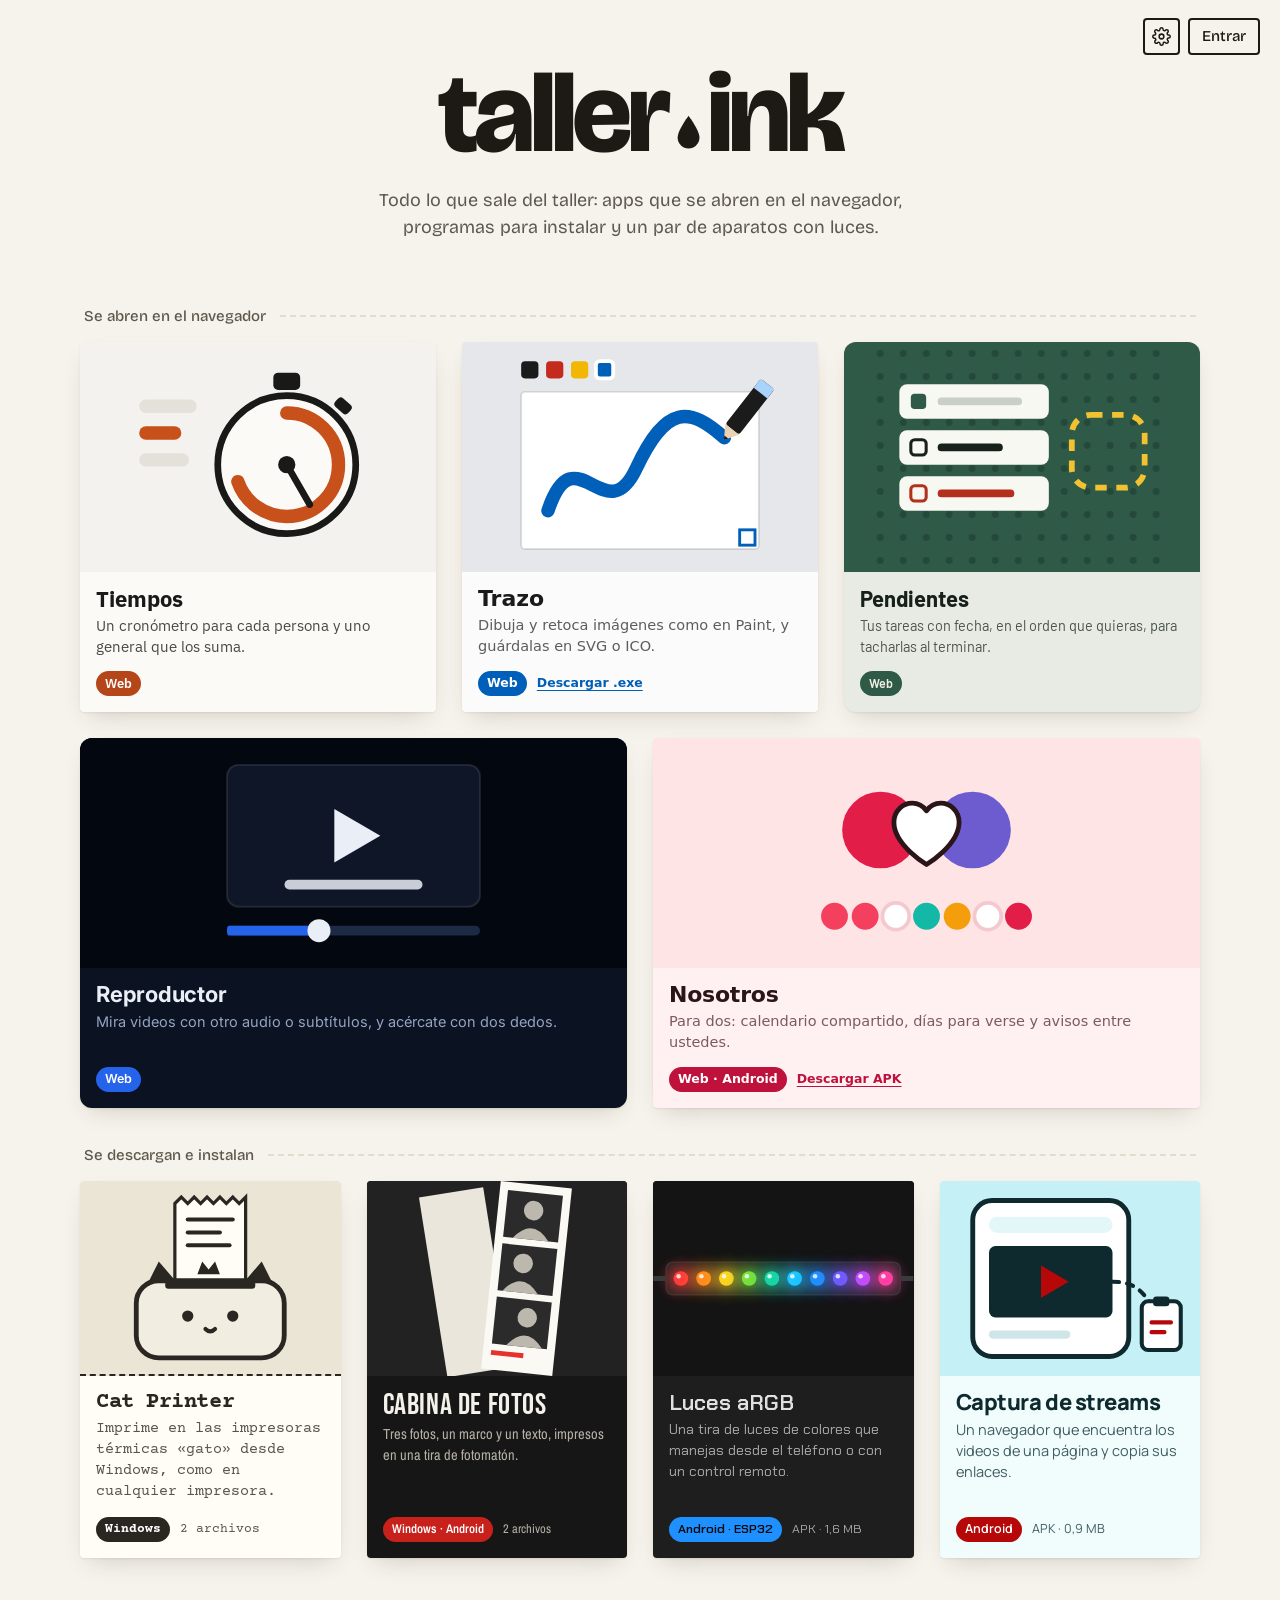
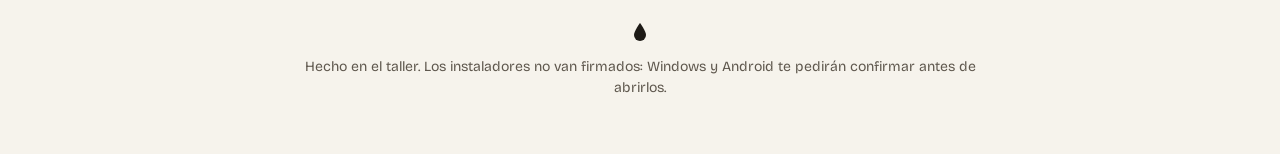
==== commit b00a2d5a: "Grilla pareja y adaptable; apps en pestaña nueva con ajuste Co-Authored-By: Claude Opus 5.5 <noreply" ====
--- a/index.html
+++ b/index.html
@@ -26,9 +26,16 @@
 <body>
 
 <header class="top">
-  <a class="entrar" href="/cuenta/">Entrar</a>
+  <div class="acciones">
+    <button class="ajustes-boton" type="button" popovertarget="ajustes" aria-label="Ajustes"><svg viewBox="0 0 24 24" aria-hidden="true"><circle cx="12" cy="12" r="3"/><path d="M19.4 15a1.7 1.7 0 0 0 .3 1.8l.1.1a2 2 0 1 1-2.8 2.8l-.1-.1a1.7 1.7 0 0 0-1.8-.3 1.7 1.7 0 0 0-1 1.5V21a2 2 0 1 1-4 0v-.1a1.7 1.7 0 0 0-1.1-1.5 1.7 1.7 0 0 0-1.8.3l-.1.1a2 2 0 1 1-2.8-2.8l.1-.1a1.7 1.7 0 0 0 .3-1.8 1.7 1.7 0 0 0-1.5-1H3a2 2 0 1 1 0-4h.1a1.7 1.7 0 0 0 1.5-1.1 1.7 1.7 0 0 0-.3-1.8l-.1-.1a2 2 0 1 1 2.8-2.8l.1.1a1.7 1.7 0 0 0 1.8.3H9a1.7 1.7 0 0 0 1-1.5V3a2 2 0 1 1 4 0v.1a1.7 1.7 0 0 0 1 1.5 1.7 1.7 0 0 0 1.8-.3l.1-.1a2 2 0 1 1 2.8 2.8l-.1.1a1.7 1.7 0 0 0-.3 1.8V9a1.7 1.7 0 0 0 1.5 1H21a2 2 0 1 1 0 4h-.1a1.7 1.7 0 0 0-1.5 1z"/></svg></button>
+    <a class="entrar" href="/cuenta/">Entrar</a>
+  </div>
+  <div class="ajustes" id="ajustes" popover>
+    <h2>Ajustes</h2>
+    <label class="interruptor"><span>Abrir las apps en una pestaña nueva</span><input type="checkbox" role="switch" id="pestana-nueva" checked></label>
+  </div>
   <h1 class="marca" aria-label="taller.ink">
-    <span>taller</span><svg class="gota" viewBox="0 0 32 40" aria-hidden="true"><path d="M16 2S4 18 4 26a12 12 0 0 0 24 0C28 18 16 2 16 2z"/></svg><span>ink</span>
+    <span>taller</span><button class="gota-boton" type="button" aria-label="Jugar con la gota" aria-haspopup="dialog"><svg class="gota" viewBox="0 0 32 40" aria-hidden="true"><path d="M16 2S4 18 4 26a12 12 0 0 0 24 0C28 18 16 2 16 2z"/></svg></button><span>ink</span>
   </h1>
   <p class="bajada">Todo lo que sale del taller: apps que se abren en el navegador, programas para instalar y un par de aparatos con luces.</p>
 </header>
@@ -237,7 +244,62 @@
   </form>
 </dialog>
 
+<dialog class="juego" id="juego" aria-labelledby="juego-titulo">
+  <div class="juego-caja">
+    <div class="marcador">
+      <h2 id="juego-titulo">Al tintero</h2>
+      <p class="puntos" aria-live="polite">Gotas <b>0</b> <span class="doble" hidden>×2</span></p>
+      <p class="record">Mejor <b>0</b></p>
+      <p class="vidas" aria-label="Manchas que quedan"><svg viewBox="0 0 32 40" aria-hidden="true"><path d="M16 2S4 18 4 26a12 12 0 0 0 24 0C28 18 16 2 16 2z"/></svg><svg viewBox="0 0 32 40" aria-hidden="true"><path d="M16 2S4 18 4 26a12 12 0 0 0 24 0C28 18 16 2 16 2z"/></svg><svg viewBox="0 0 32 40" aria-hidden="true"><path d="M16 2S4 18 4 26a12 12 0 0 0 24 0C28 18 16 2 16 2z"/></svg></p>
+    </div>
+    <div class="tablero">
+      <canvas width="360" height="480" tabindex="0" aria-label="Hoja con el tintero. Muévelo con el dedo, el mouse o las flechas."></canvas>
+      <div class="aviso">
+        <h3></h3>
+        <p></p>
+        <button type="button"></button>
+      </div>
+    </div>
+    <form method="dialog"><button class="cerrar" value="cerrar" aria-label="Cerrar"><svg viewBox="0 0 20 20" aria-hidden="true"><path d="M5 5l10 10M15 5L5 15"/></svg></button></form>
+  </div>
+</dialog>
+<script src="juego.js" defer></script>
+
 <script>
+// Grilla pareja: elige cuántas columnas usar para que las filas queden parecidas (5 cards = 3 + 2, no 4 + 1)
+(function () {
+  var grillas = document.querySelectorAll('.grilla');
+  function repartir(g) {
+    var w = g.clientWidth, gap = parseFloat(getComputedStyle(g).columnGap) || 0;
+    var max = window.innerWidth <= 600 ? 2 : Math.max(1, Math.min(4, Math.floor((w + gap) / (230 + gap))));
+    var n = g.children.length, filas = Math.ceil(n / max), cols = Math.ceil(n / filas);
+    var base = (w - (cols - 1) * gap) / cols;
+    g.style.setProperty('--cols', cols);
+    g.style.setProperty('--art-h', Math.round(Math.min(base * .75, 230)) + 'px'); // tope: el dibujo no crece sin fin en cards anchas
+  }
+  grillas.forEach(repartir);
+  if (window.ResizeObserver) {
+    var ro = new ResizeObserver(function (e) { e.forEach(function (x) { repartir(x.target); }); });
+    grillas.forEach(function (g) { ro.observe(g); });
+  } else window.addEventListener('resize', function () { grillas.forEach(repartir); });
+})();
+// Abrir las apps en pestaña nueva (se puede apagar en Ajustes; queda guardado en este navegador)
+(function () {
+  var caja = document.getElementById('pestana-nueva');
+  var enlaces = document.querySelectorAll('.card:not(.descarga) h3 a[href^="http"]');
+  var si = true;
+  try { si = localStorage.getItem('taller-pestana-nueva') !== 'no'; } catch (e) {}
+  function aplicar() {
+    enlaces.forEach(function (a) {
+      if (si) { a.target = '_blank'; a.rel = 'noopener'; } else { a.removeAttribute('target'); a.removeAttribute('rel'); }
+    });
+  }
+  caja.checked = si; aplicar();
+  caja.addEventListener('change', function () {
+    si = caja.checked; aplicar();
+    try { localStorage.setItem('taller-pestana-nueva', si ? 'si' : 'no'); } catch (e) {}
+  });
+})();
 // Descargas: la card abre un cuadro con su mismo tema para elegir el archivo
 (function () {
   var dlg = document.getElementById('dialogo');
--- a/estilos.css
+++ b/estilos.css
@@ -18,14 +18,31 @@
 a { color: inherit; }
 
 /* Cabecera */
-.entrar {
-  position: absolute; top: 18px; right: 20px;
+.acciones { position: absolute; top: 18px; right: 20px; display: flex; gap: 8px; }
+.entrar, .ajustes-boton {
   padding: 7px 14px; border-radius: 4px;
   font-weight: 500; font-size: 15px; text-decoration: none;
   box-shadow: inset 0 0 0 2px var(--tinta);
   transition: background .2s, color .2s;
 }
-.entrar:hover, .entrar:focus-visible { background: var(--tinta); color: var(--papel); outline: none; }
+.entrar:hover, .entrar:focus-visible, .ajustes-boton:hover, .ajustes-boton:focus-visible { background: var(--tinta); color: var(--papel); outline: none; }
+.ajustes-boton { display: grid; place-items: center; width: 37px; padding: 0; border: 0; background: none; color: var(--tinta); cursor: pointer; font: inherit; }
+.ajustes-boton svg { width: 19px; height: 19px; fill: none; stroke: currentColor; stroke-width: 1.9; stroke-linecap: round; stroke-linejoin: round; transition: transform .4s cubic-bezier(.3, 1.4, .5, 1); }
+.ajustes-boton:hover svg { transform: rotate(60deg); }
+.ajustes {
+  position: fixed; inset: auto; top: 64px; right: 20px; margin: 0;
+  width: min(300px, calc(100vw - 32px)); padding: 16px 16px 14px;
+  border: 0; border-radius: 6px; background: #fffdf8; color: var(--tinta); box-shadow: var(--sombra-2); text-align: left;
+  font: 15px/1.4 "Bricolage Grotesque", system-ui, sans-serif;
+}
+.ajustes:popover-open { animation: aparecer .2s cubic-bezier(.3, 1.4, .5, 1); }
+.ajustes h2 { margin: 0 0 10px; font-size: 18px; font-weight: 800; letter-spacing: -0.03em; }
+.interruptor { display: flex; align-items: center; justify-content: space-between; gap: 14px; cursor: pointer; }
+.interruptor input { appearance: none; flex: none; position: relative; width: 42px; height: 24px; margin: 0; border-radius: 12px; background: var(--linea); cursor: pointer; transition: background .2s; }
+.interruptor input::after { content: ""; position: absolute; top: 3px; left: 3px; width: 18px; height: 18px; border-radius: 50%; background: #fff; box-shadow: 0 1px 2px rgba(60, 44, 24, .3); transition: transform .22s cubic-bezier(.3, 1.4, .5, 1); }
+.interruptor input:checked { background: var(--tinta); }
+.interruptor input:checked::after { transform: translateX(18px); }
+.interruptor input:focus-visible { outline: 2px solid var(--tinta); outline-offset: 3px; }
 .top { max-width: 760px; margin: 0 auto; padding: 64px 20px 28px; text-align: center; }
 .marca {
   margin: 0;
@@ -52,11 +69,15 @@
 .grupo::after { content: ""; flex: 1; border-top: 2px dashed var(--linea); }
 
 .grilla {
+  --cols: 4; --gap: 26px;
   list-style: none; margin: 0; padding: 0;
-  display: grid;
-  grid-template-columns: repeat(auto-fill, minmax(250px, 1fr));
-  gap: 26px;
-}
+  display: flex; flex-wrap: wrap;
+  gap: var(--gap);
+}
+/* Cuántas columnas y qué alto de dibujo lo calcula repartirGrilla() para que las filas queden parejas;
+   las cards de la última fila se estiran para llenarla, como en el celular. */
+.grilla > li { flex: 1 1 calc((100% - (var(--cols) - 1) * var(--gap)) / var(--cols)); min-width: 0; }
+.grilla[style*="--art-h"] .art { aspect-ratio: auto; height: var(--art-h); }
 
 /* Card base: cada tema rellena estas variables */
 .card {
@@ -196,13 +217,12 @@
 
 /* Celular: dos columnas compactas */
 @media (max-width: 600px) {
-  .top { padding: 44px 16px 12px; }
+  .top { padding: 70px 16px 12px; }
+  .acciones { top: 14px; right: 14px; }
   .bajada { font-size: 15.5px; }
   main { padding: 0 14px 28px; }
   .grupo { margin: 30px 2px 14px; font-size: 14px; }
-  .grilla, .grilla.web { grid-template-columns: 1fr 1fr; gap: 14px; }
-  .grilla > li:last-child:nth-child(odd) { grid-column: 1 / -1; }
-  .grilla > li:last-child:nth-child(odd) .art { aspect-ratio: 2 / 1; }
+  .grilla { --cols: 2; --gap: 14px; }
   .card { border-radius: min(var(--radio), 12px); }
   .cuerpo { padding: 10px 11px 12px; }
   .card h3 { font-size: 17px; }
@@ -216,3 +236,52 @@
 @media (prefers-reduced-motion: reduce) {
   *, *::before, *::after { animation: none !important; transition: none !important; }
 }
+
+/* Al tintero: la gota del logo abre un minijuego */
+.gota-boton {
+  all: unset; display: inline-block; cursor: pointer; line-height: 0;
+  position: relative; border-radius: 6px; -webkit-tap-highlight-color: transparent;
+}
+.gota-boton::after { content: ""; position: absolute; inset: -16px -10px -6px; } /* área de toque cómoda en el celular */
+.gota-boton:focus-visible { outline: 3px solid var(--tinta); outline-offset: 4px; }
+.gota-boton:hover .gota { animation-duration: 1.1s; }
+.gota-boton.cae .gota { animation: caer .3s cubic-bezier(.5, 0, .9, .4) forwards; }
+@keyframes caer { to { transform: translateY(.5em) scaleY(1.2); opacity: 0; } }
+
+.juego {
+  width: min(400px, calc(100vw - 24px)); max-height: calc(100dvh - 24px);
+  padding: 0; border: 0; border-radius: 6px; overflow: hidden;
+  background: var(--papel); color: var(--tinta); box-shadow: var(--sombra-2);
+  font-family: "Bricolage Grotesque", system-ui, sans-serif;
+}
+.juego[open] { animation: aparecer .24s cubic-bezier(.3, 1.4, .5, 1); }
+.juego::backdrop { background: rgba(29, 26, 22, .5); }
+.juego-caja { position: relative; padding: 16px 16px 16px; }
+.marcador { display: flex; align-items: baseline; gap: 6px 16px; flex-wrap: wrap; padding-right: 40px; margin-bottom: 12px; }
+.marcador h2 { margin: 0 auto 0 0; font-size: 26px; font-weight: 800; letter-spacing: -0.04em; line-height: 1; width: 100%; }
+.marcador p { margin: 0; font-size: 14px; color: var(--tinta-2); }
+.marcador b { color: var(--tinta); font-size: 18px; font-weight: 800; font-variant-numeric: tabular-nums; }
+.doble { display: inline-block; margin-left: 2px; padding: 1px 6px; border-radius: 3px; background: var(--tinta); color: var(--papel); font-weight: 800; font-size: 12px; transform: rotate(-4deg); }
+.doble[hidden] { display: none; }
+.vidas { display: flex; gap: 5px; margin-left: auto !important; align-self: center; }
+.vidas svg { width: 12px; height: 15px; fill: var(--tinta); transition: opacity .2s, transform .3s; }
+.vidas svg.gastada { opacity: .18; transform: scale(.8); }
+.juego .cerrar { top: 10px; right: 10px; color: var(--tinta); }
+.juego .cerrar:hover, .juego .cerrar:focus-visible { background: var(--linea); }
+.tablero { position: relative; border-radius: 4px; overflow: hidden; box-shadow: 0 0 0 2px var(--tinta); }
+.tablero canvas { display: block; width: 100%; height: auto; max-height: calc(100dvh - 140px); aspect-ratio: 3 / 4; object-fit: contain; touch-action: none; cursor: none; background: #fffdf8; }
+.tablero canvas:focus-visible { outline: none; }
+.aviso {
+  position: absolute; inset: 0; display: flex; flex-direction: column; align-items: center; justify-content: center;
+  padding: 24px; text-align: center; background: rgba(255, 253, 248, .86);
+}
+.aviso[hidden] { display: none; }
+.aviso h3 { margin: 0; font-size: 34px; font-weight: 800; letter-spacing: -0.04em; line-height: 1; }
+.aviso p { margin: 10px 0 0; max-width: 24em; color: var(--tinta-2); font-size: 15.5px; text-wrap: pretty; }
+.aviso button {
+  margin-top: 20px; padding: 11px 22px; border: 0; border-radius: 4px; cursor: pointer;
+  background: var(--tinta); color: var(--papel); box-shadow: var(--sombra-1);
+  font: 500 16px "Bricolage Grotesque", system-ui, sans-serif;
+  transition: transform .22s cubic-bezier(.3, 1.6, .5, 1), box-shadow .22s;
+}
+.aviso button:hover, .aviso button:focus-visible { transform: translateY(-2px) rotate(-1.2deg); box-shadow: var(--sombra-2); outline: none; }
